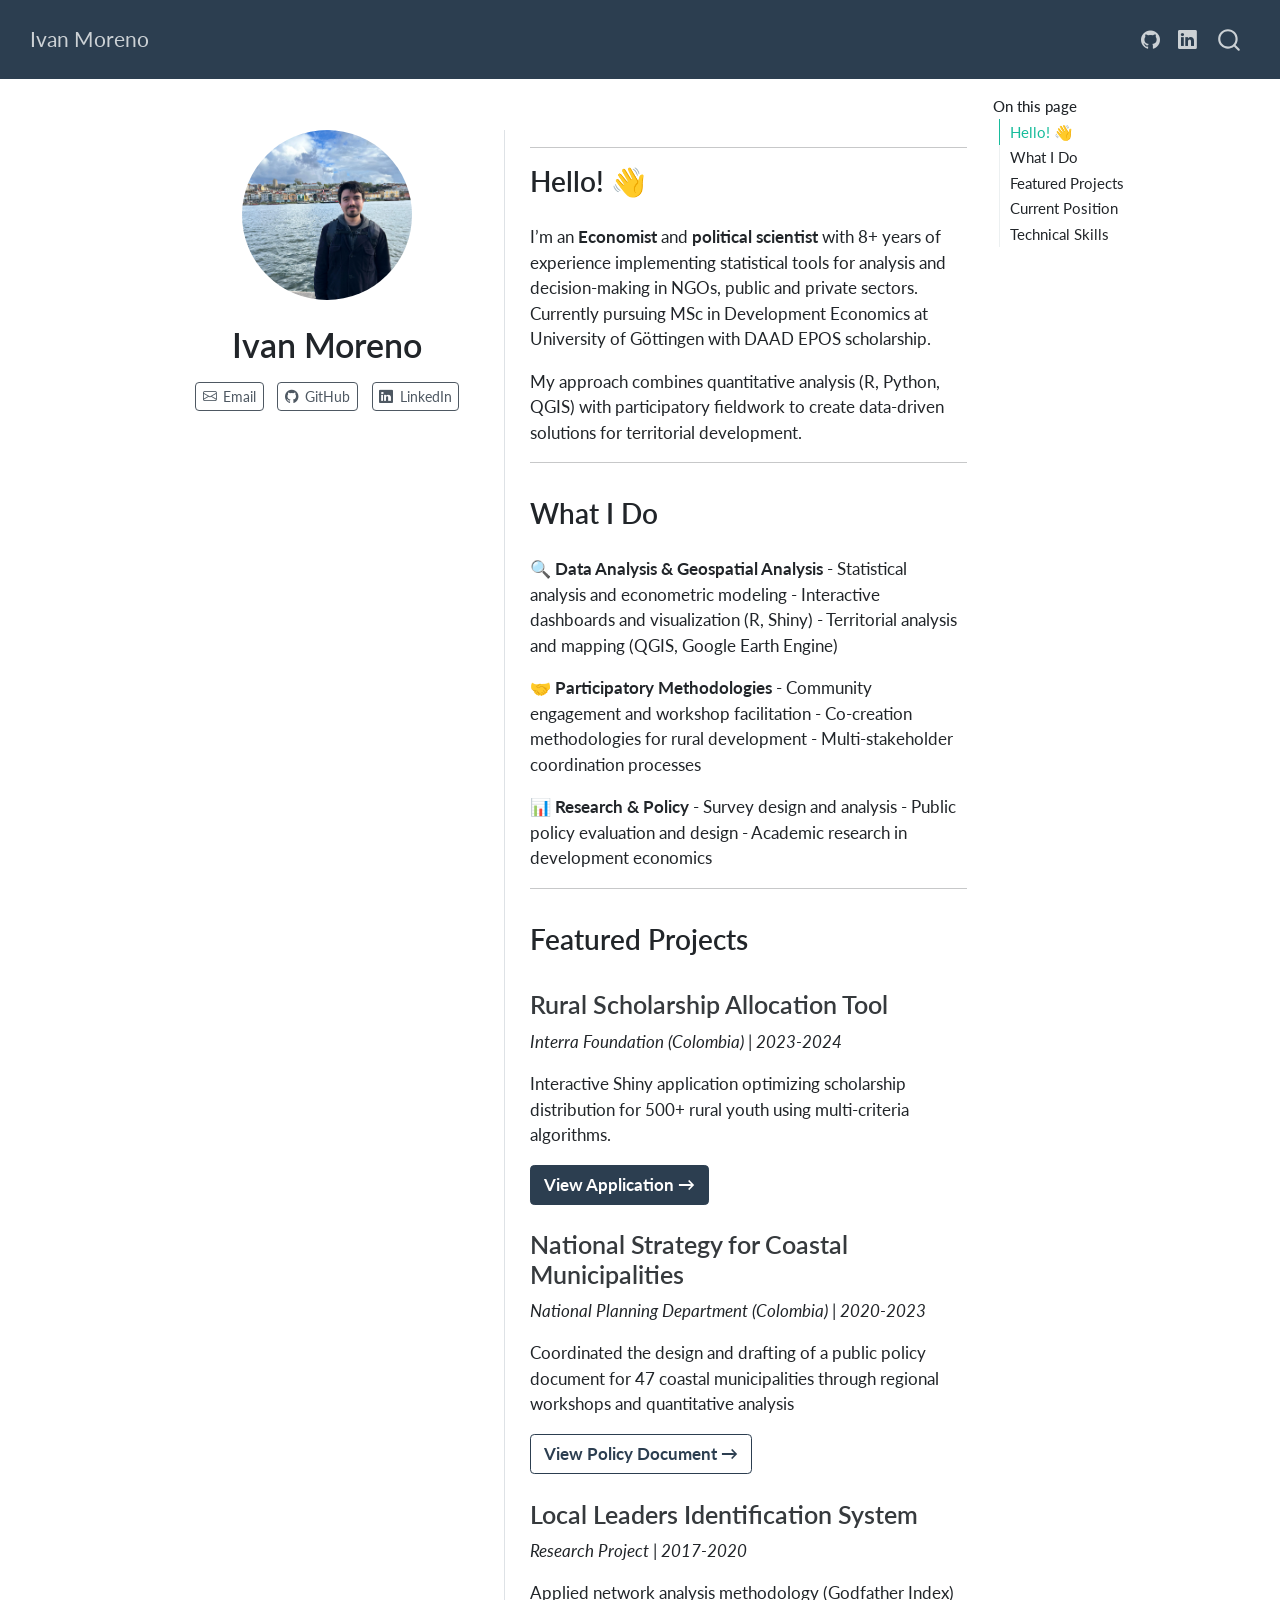
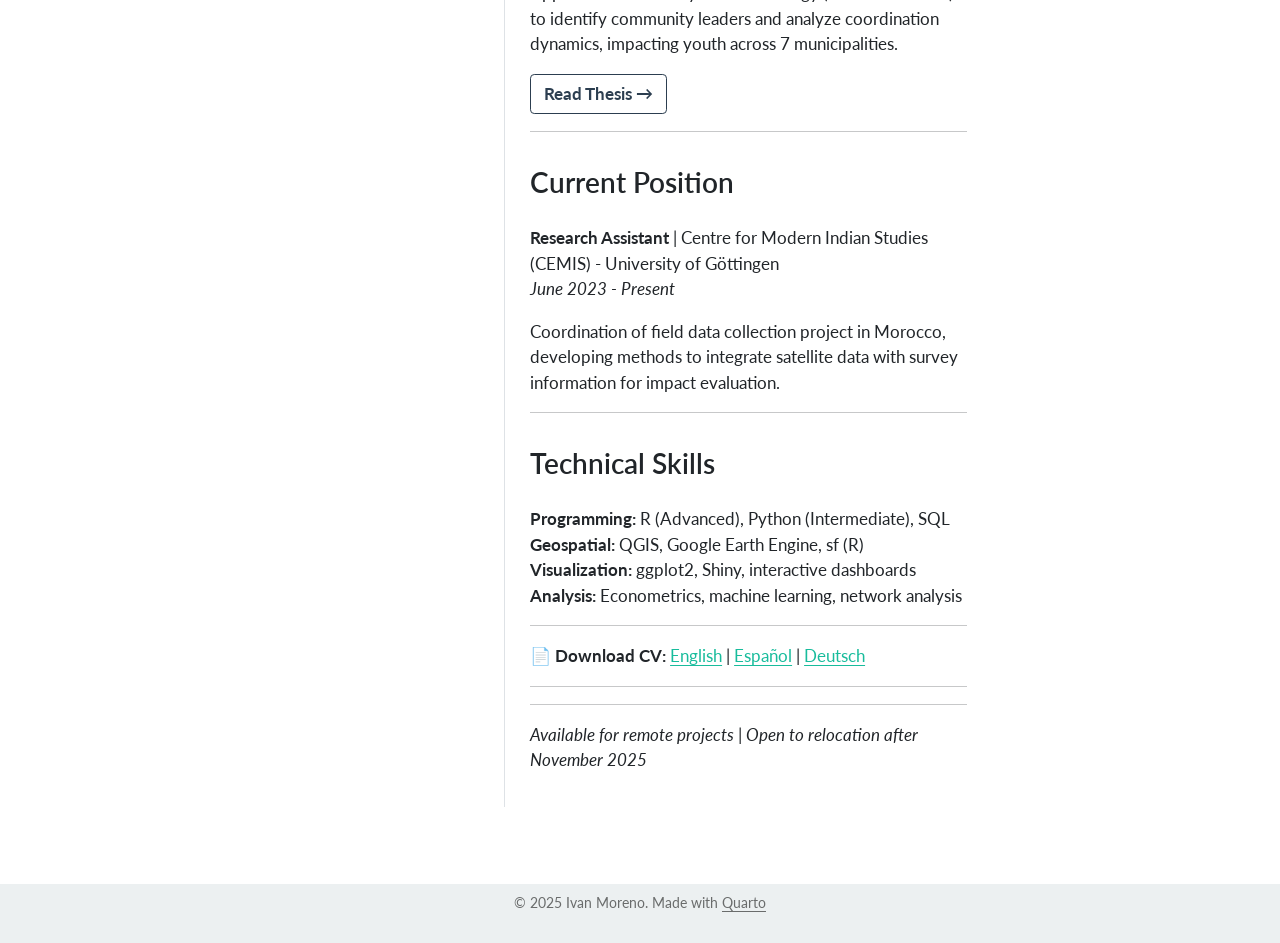
==== index.html @ 0568a970 "Built site for gh-pages" ====
<!DOCTYPE html>
<html xmlns="http://www.w3.org/1999/xhtml" lang="en" xml:lang="en"><head>

<meta charset="utf-8">
<meta name="generator" content="quarto-1.6.42">

<meta name="viewport" content="width=device-width, initial-scale=1.0, user-scalable=yes">


<title>Ivan Moreno</title>
<style>
code{white-space: pre-wrap;}
span.smallcaps{font-variant: small-caps;}
div.columns{display: flex; gap: min(4vw, 1.5em);}
div.column{flex: auto; overflow-x: auto;}
div.hanging-indent{margin-left: 1.5em; text-indent: -1.5em;}
ul.task-list{list-style: none;}
ul.task-list li input[type="checkbox"] {
  width: 0.8em;
  margin: 0 0.8em 0.2em -1em; /* quarto-specific, see https://github.com/quarto-dev/quarto-cli/issues/4556 */ 
  vertical-align: middle;
}
</style>


<script src="site_libs/quarto-nav/quarto-nav.js"></script>
<script src="site_libs/quarto-nav/headroom.min.js"></script>
<script src="site_libs/clipboard/clipboard.min.js"></script>
<script src="site_libs/quarto-search/autocomplete.umd.js"></script>
<script src="site_libs/quarto-search/fuse.min.js"></script>
<script src="site_libs/quarto-search/quarto-search.js"></script>
<meta name="quarto:offset" content="./">
<script src="site_libs/quarto-html/quarto.js"></script>
<script src="site_libs/quarto-html/popper.min.js"></script>
<script src="site_libs/quarto-html/tippy.umd.min.js"></script>
<link href="site_libs/quarto-html/tippy.css" rel="stylesheet">
<link href="site_libs/quarto-html/quarto-syntax-highlighting-de84f8d6bb715db06a919283c2d1e787.css" rel="stylesheet" id="quarto-text-highlighting-styles">
<script src="site_libs/bootstrap/bootstrap.min.js"></script>
<link href="site_libs/bootstrap/bootstrap-icons.css" rel="stylesheet">
<link href="site_libs/bootstrap/bootstrap-11537b933fd2d3f636e30eabed43a12c.min.css" rel="stylesheet" append-hash="true" id="quarto-bootstrap" data-mode="light">
<script id="quarto-search-options" type="application/json">{
  "location": "navbar",
  "copy-button": false,
  "collapse-after": 3,
  "panel-placement": "end",
  "type": "overlay",
  "limit": 50,
  "keyboard-shortcut": [
    "f",
    "/",
    "s"
  ],
  "show-item-context": false,
  "language": {
    "search-no-results-text": "No results",
    "search-matching-documents-text": "matching documents",
    "search-copy-link-title": "Copy link to search",
    "search-hide-matches-text": "Hide additional matches",
    "search-more-match-text": "more match in this document",
    "search-more-matches-text": "more matches in this document",
    "search-clear-button-title": "Clear",
    "search-text-placeholder": "",
    "search-detached-cancel-button-title": "Cancel",
    "search-submit-button-title": "Submit",
    "search-label": "Search"
  }
}</script>
<style>html{ scroll-behavior: smooth; }</style>


</head>

<body class="nav-fixed">

<div id="quarto-search-results"></div>
  <header id="quarto-header" class="headroom fixed-top">
    <nav class="navbar navbar-expand-lg " data-bs-theme="dark">
      <div class="navbar-container container-fluid">
      <div class="navbar-brand-container mx-auto">
    <a class="navbar-brand" href="./index.html">
    <span class="navbar-title">Ivan Moreno</span>
    </a>
  </div>
            <div id="quarto-search" class="" title="Search"></div>
          <button class="navbar-toggler" type="button" data-bs-toggle="collapse" data-bs-target="#navbarCollapse" aria-controls="navbarCollapse" role="menu" aria-expanded="false" aria-label="Toggle navigation" onclick="if (window.quartoToggleHeadroom) { window.quartoToggleHeadroom(); }">
  <span class="navbar-toggler-icon"></span>
</button>
          <div class="collapse navbar-collapse" id="navbarCollapse">
            <ul class="navbar-nav navbar-nav-scroll ms-auto">
  <li class="nav-item compact">
    <a class="nav-link" href="https://github.com/ifmoreno"> <i class="bi bi-github" role="img">
</i> 
<span class="menu-text"></span></a>
  </li>  
  <li class="nav-item compact">
    <a class="nav-link" href="https://linkedin.com/in/ivan-felipe-moreno-guzm%C3%A1n-29511899/"> <i class="bi bi-linkedin" role="img">
</i> 
<span class="menu-text"></span></a>
  </li>  
</ul>
          </div> <!-- /navcollapse -->
            <div class="quarto-navbar-tools">
</div>
      </div> <!-- /container-fluid -->
    </nav>
</header>
<!-- content -->
<div id="quarto-content" class="quarto-container page-columns page-rows-contents page-layout-article page-navbar">
<!-- sidebar -->
<!-- margin-sidebar -->
    <div id="quarto-margin-sidebar" class="sidebar margin-sidebar">
        <nav id="TOC" role="doc-toc" class="toc-active">
    <h2 id="toc-title">On this page</h2>
  <ul>
  <li><a href="#hello" id="toc-hello" class="nav-link active" data-scroll-target="#hello">Hello! 👋</a></li>
  <li><a href="#what-i-do" id="toc-what-i-do" class="nav-link" data-scroll-target="#what-i-do">What I Do</a></li>
  <li><a href="#featured-projects" id="toc-featured-projects" class="nav-link" data-scroll-target="#featured-projects">Featured Projects</a>
  <ul class="collapse">
  <li><a href="#rural-scholarship-allocation-tool" id="toc-rural-scholarship-allocation-tool" class="nav-link" data-scroll-target="#rural-scholarship-allocation-tool">Rural Scholarship Allocation Tool</a></li>
  <li><a href="#national-strategy-for-coastal-municipalities" id="toc-national-strategy-for-coastal-municipalities" class="nav-link" data-scroll-target="#national-strategy-for-coastal-municipalities">National Strategy for Coastal Municipalities</a></li>
  <li><a href="#local-leaders-identification-system" id="toc-local-leaders-identification-system" class="nav-link" data-scroll-target="#local-leaders-identification-system">Local Leaders Identification System</a></li>
  </ul></li>
  <li><a href="#current-position" id="toc-current-position" class="nav-link" data-scroll-target="#current-position">Current Position</a></li>
  <li><a href="#technical-skills" id="toc-technical-skills" class="nav-link" data-scroll-target="#technical-skills">Technical Skills</a></li>
  </ul>
</nav>
    </div>
<!-- main -->
<div class="quarto-about-trestles">
  <div class="about-entity">
    <img src="images/2.jpeg" class="about-image
  round " style="height: 10em; width: 10em;">
<header id="title-block-header" class="quarto-title-block default">
<div class="quarto-title">
<h1 class="title">Ivan Moreno</h1>
</div>
<div class="quarto-title-meta">
  </div>
</header>
    <div class="about-links">
  <a href="mailto:if.moreno@outlook.com" class="about-link" rel="" target="">
    <i class="bi bi-envelope"></i>
     <span class="about-link-text">Email</span>
  </a>
  <a href="https://github.com/ifmoreno" class="about-link" rel="" target="_blank">
    <i class="bi bi-github"></i>
     <span class="about-link-text">GitHub</span>
  </a>
  <a href="https://linkedin.com/in/ivan-felipe-moreno-guzm%C3%A1n-29511899/" class="about-link" rel="" target="_blank">
    <i class="bi bi-linkedin"></i>
     <span class="about-link-text">LinkedIn</span>
  </a>
</div>
  </div>
  <div class="about-contents"><main class="content" id="quarto-document-content">

<hr>
<section id="hello" class="level2">
<h2 data-anchor-id="hello">Hello! 👋</h2>
<p>I’m an <strong>Economist</strong> and <strong>political scientist</strong> with 8+ years of experience implementing statistical tools for analysis and decision-making in NGOs, public and private sectors. Currently pursuing MSc in Development Economics at University of Göttingen with DAAD EPOS scholarship.</p>
<p>My approach combines quantitative analysis (R, Python, QGIS) with participatory fieldwork to create data-driven solutions for territorial development.</p>
<hr>
</section>
<section id="what-i-do" class="level2">
<h2 data-anchor-id="what-i-do">What I Do</h2>
<p><strong>🔍 Data Analysis &amp; Geospatial Analysis</strong> - Statistical analysis and econometric modeling - Interactive dashboards and visualization (R, Shiny) - Territorial analysis and mapping (QGIS, Google Earth Engine)</p>
<p><strong>🤝 Participatory Methodologies</strong> - Community engagement and workshop facilitation - Co-creation methodologies for rural development - Multi-stakeholder coordination processes</p>
<p><strong>📊 Research &amp; Policy</strong> - Survey design and analysis - Public policy evaluation and design - Academic research in development economics</p>
<hr>
</section>
<section id="featured-projects" class="level2">
<h2 data-anchor-id="featured-projects">Featured Projects</h2>
<section id="rural-scholarship-allocation-tool" class="level3">
<h3 data-anchor-id="rural-scholarship-allocation-tool">Rural Scholarship Allocation Tool</h3>
<p><em>Interra Foundation (Colombia) | 2023-2024</em></p>
<p>Interactive Shiny application optimizing scholarship distribution for 500+ rural youth using multi-criteria algorithms.</p>
<p><a href="https://jovenesrurales.shinyapps.io/Visor/" class="btn btn-primary" target="_blank"><strong>View Application →</strong></a></p>
</section>
<section id="national-strategy-for-coastal-municipalities" class="level3">
<h3 data-anchor-id="national-strategy-for-coastal-municipalities">National Strategy for Coastal Municipalities</h3>
<p><em>National Planning Department (Colombia) | 2020-2023</em></p>
<p>Coordinated the design and drafting of a public policy document for 47 coastal municipalities through regional workshops and quantitative analysis</p>
<p><a href="https://portalterritorial.dnp.gov.co/AdmCPBioceanica/iCosterosMunicipios?idSelect=4" class="btn btn-outline-primary" target="_blank"><strong>View Policy Document →</strong></a></p>
</section>
<section id="local-leaders-identification-system" class="level3">
<h3 data-anchor-id="local-leaders-identification-system">Local Leaders Identification System</h3>
<p><em>Research Project | 2017-2020</em></p>
<p>Applied network analysis methodology (Godfather Index) to identify community leaders and analyze coordination dynamics, impacting youth across 7 municipalities.</p>
<p><a href="http://hdl.handle.net/1992/43811" class="btn btn-outline-primary" target="_blank"><strong>Read Thesis →</strong></a></p>
<hr>
</section>
</section>
<section id="current-position" class="level2">
<h2 data-anchor-id="current-position">Current Position</h2>
<p><strong>Research Assistant</strong> | Centre for Modern Indian Studies (CEMIS) - University of Göttingen<br>
<em>June 2023 - Present</em></p>
<p>Coordination of field data collection project in Morocco, developing methods to integrate satellite data with survey information for impact evaluation.</p>
<hr>
</section>
<section id="technical-skills" class="level2">
<h2 data-anchor-id="technical-skills">Technical Skills</h2>
<p><strong>Programming:</strong> R (Advanced), Python (Intermediate), SQL<br>
<strong>Geospatial:</strong> QGIS, Google Earth Engine, sf (R)<br>
<strong>Visualization:</strong> ggplot2, Shiny, interactive dashboards<br>
<strong>Analysis:</strong> Econometrics, machine learning, network analysis</p>
<hr>
<p>📄 <strong>Download CV:</strong> <a href="assets/CV_english.pdf" target="_blank">English</a> | <a href="assets/cv-ivan-moreno-es.pdf" target="_blank">Español</a> | <a href="assets/CV_deutsch.pdf" target="_blank">Deutsch</a></p>
<hr>
<hr>
<p><em>Available for remote projects | Open to relocation after November 2025</em></p>


</section>
</main></div>
</div>
 <!-- /main -->
<script id="quarto-html-after-body" type="application/javascript">
window.document.addEventListener("DOMContentLoaded", function (event) {
  const toggleBodyColorMode = (bsSheetEl) => {
    const mode = bsSheetEl.getAttribute("data-mode");
    const bodyEl = window.document.querySelector("body");
    if (mode === "dark") {
      bodyEl.classList.add("quarto-dark");
      bodyEl.classList.remove("quarto-light");
    } else {
      bodyEl.classList.add("quarto-light");
      bodyEl.classList.remove("quarto-dark");
    }
  }
  const toggleBodyColorPrimary = () => {
    const bsSheetEl = window.document.querySelector("link#quarto-bootstrap");
    if (bsSheetEl) {
      toggleBodyColorMode(bsSheetEl);
    }
  }
  toggleBodyColorPrimary();  
  const isCodeAnnotation = (el) => {
    for (const clz of el.classList) {
      if (clz.startsWith('code-annotation-')) {                     
        return true;
      }
    }
    return false;
  }
  const onCopySuccess = function(e) {
    // button target
    const button = e.trigger;
    // don't keep focus
    button.blur();
    // flash "checked"
    button.classList.add('code-copy-button-checked');
    var currentTitle = button.getAttribute("title");
    button.setAttribute("title", "Copied!");
    let tooltip;
    if (window.bootstrap) {
      button.setAttribute("data-bs-toggle", "tooltip");
      button.setAttribute("data-bs-placement", "left");
      button.setAttribute("data-bs-title", "Copied!");
      tooltip = new bootstrap.Tooltip(button, 
        { trigger: "manual", 
          customClass: "code-copy-button-tooltip",
          offset: [0, -8]});
      tooltip.show();    
    }
    setTimeout(function() {
      if (tooltip) {
        tooltip.hide();
        button.removeAttribute("data-bs-title");
        button.removeAttribute("data-bs-toggle");
        button.removeAttribute("data-bs-placement");
      }
      button.setAttribute("title", currentTitle);
      button.classList.remove('code-copy-button-checked');
    }, 1000);
    // clear code selection
    e.clearSelection();
  }
  const getTextToCopy = function(trigger) {
      const codeEl = trigger.previousElementSibling.cloneNode(true);
      for (const childEl of codeEl.children) {
        if (isCodeAnnotation(childEl)) {
          childEl.remove();
        }
      }
      return codeEl.innerText;
  }
  const clipboard = new window.ClipboardJS('.code-copy-button:not([data-in-quarto-modal])', {
    text: getTextToCopy
  });
  clipboard.on('success', onCopySuccess);
  if (window.document.getElementById('quarto-embedded-source-code-modal')) {
    const clipboardModal = new window.ClipboardJS('.code-copy-button[data-in-quarto-modal]', {
      text: getTextToCopy,
      container: window.document.getElementById('quarto-embedded-source-code-modal')
    });
    clipboardModal.on('success', onCopySuccess);
  }
    var localhostRegex = new RegExp(/^(?:http|https):\/\/localhost\:?[0-9]*\//);
    var mailtoRegex = new RegExp(/^mailto:/);
      var filterRegex = new RegExp('/' + window.location.host + '/');
    var isInternal = (href) => {
        return filterRegex.test(href) || localhostRegex.test(href) || mailtoRegex.test(href);
    }
    // Inspect non-navigation links and adorn them if external
 	var links = window.document.querySelectorAll('a[href]:not(.nav-link):not(.navbar-brand):not(.toc-action):not(.sidebar-link):not(.sidebar-item-toggle):not(.pagination-link):not(.no-external):not([aria-hidden]):not(.dropdown-item):not(.quarto-navigation-tool):not(.about-link)');
    for (var i=0; i<links.length; i++) {
      const link = links[i];
      if (!isInternal(link.href)) {
        // undo the damage that might have been done by quarto-nav.js in the case of
        // links that we want to consider external
        if (link.dataset.originalHref !== undefined) {
          link.href = link.dataset.originalHref;
        }
      }
    }
  function tippyHover(el, contentFn, onTriggerFn, onUntriggerFn) {
    const config = {
      allowHTML: true,
      maxWidth: 500,
      delay: 100,
      arrow: false,
      appendTo: function(el) {
          return el.parentElement;
      },
      interactive: true,
      interactiveBorder: 10,
      theme: 'quarto',
      placement: 'bottom-start',
    };
    if (contentFn) {
      config.content = contentFn;
    }
    if (onTriggerFn) {
      config.onTrigger = onTriggerFn;
    }
    if (onUntriggerFn) {
      config.onUntrigger = onUntriggerFn;
    }
    window.tippy(el, config); 
  }
  const noterefs = window.document.querySelectorAll('a[role="doc-noteref"]');
  for (var i=0; i<noterefs.length; i++) {
    const ref = noterefs[i];
    tippyHover(ref, function() {
      // use id or data attribute instead here
      let href = ref.getAttribute('data-footnote-href') || ref.getAttribute('href');
      try { href = new URL(href).hash; } catch {}
      const id = href.replace(/^#\/?/, "");
      const note = window.document.getElementById(id);
      if (note) {
        return note.innerHTML;
      } else {
        return "";
      }
    });
  }
  const xrefs = window.document.querySelectorAll('a.quarto-xref');
  const processXRef = (id, note) => {
    // Strip column container classes
    const stripColumnClz = (el) => {
      el.classList.remove("page-full", "page-columns");
      if (el.children) {
        for (const child of el.children) {
          stripColumnClz(child);
        }
      }
    }
    stripColumnClz(note)
    if (id === null || id.startsWith('sec-')) {
      // Special case sections, only their first couple elements
      const container = document.createElement("div");
      if (note.children && note.children.length > 2) {
        container.appendChild(note.children[0].cloneNode(true));
        for (let i = 1; i < note.children.length; i++) {
          const child = note.children[i];
          if (child.tagName === "P" && child.innerText === "") {
            continue;
          } else {
            container.appendChild(child.cloneNode(true));
            break;
          }
        }
        if (window.Quarto?.typesetMath) {
          window.Quarto.typesetMath(container);
        }
        return container.innerHTML
      } else {
        if (window.Quarto?.typesetMath) {
          window.Quarto.typesetMath(note);
        }
        return note.innerHTML;
      }
    } else {
      // Remove any anchor links if they are present
      const anchorLink = note.querySelector('a.anchorjs-link');
      if (anchorLink) {
        anchorLink.remove();
      }
      if (window.Quarto?.typesetMath) {
        window.Quarto.typesetMath(note);
      }
      if (note.classList.contains("callout")) {
        return note.outerHTML;
      } else {
        return note.innerHTML;
      }
    }
  }
  for (var i=0; i<xrefs.length; i++) {
    const xref = xrefs[i];
    tippyHover(xref, undefined, function(instance) {
      instance.disable();
      let url = xref.getAttribute('href');
      let hash = undefined; 
      if (url.startsWith('#')) {
        hash = url;
      } else {
        try { hash = new URL(url).hash; } catch {}
      }
      if (hash) {
        const id = hash.replace(/^#\/?/, "");
        const note = window.document.getElementById(id);
        if (note !== null) {
          try {
            const html = processXRef(id, note.cloneNode(true));
            instance.setContent(html);
          } finally {
            instance.enable();
            instance.show();
          }
        } else {
          // See if we can fetch this
          fetch(url.split('#')[0])
          .then(res => res.text())
          .then(html => {
            const parser = new DOMParser();
            const htmlDoc = parser.parseFromString(html, "text/html");
            const note = htmlDoc.getElementById(id);
            if (note !== null) {
              const html = processXRef(id, note);
              instance.setContent(html);
            } 
          }).finally(() => {
            instance.enable();
            instance.show();
          });
        }
      } else {
        // See if we can fetch a full url (with no hash to target)
        // This is a special case and we should probably do some content thinning / targeting
        fetch(url)
        .then(res => res.text())
        .then(html => {
          const parser = new DOMParser();
          const htmlDoc = parser.parseFromString(html, "text/html");
          const note = htmlDoc.querySelector('main.content');
          if (note !== null) {
            // This should only happen for chapter cross references
            // (since there is no id in the URL)
            // remove the first header
            if (note.children.length > 0 && note.children[0].tagName === "HEADER") {
              note.children[0].remove();
            }
            const html = processXRef(null, note);
            instance.setContent(html);
          } 
        }).finally(() => {
          instance.enable();
          instance.show();
        });
      }
    }, function(instance) {
    });
  }
      let selectedAnnoteEl;
      const selectorForAnnotation = ( cell, annotation) => {
        let cellAttr = 'data-code-cell="' + cell + '"';
        let lineAttr = 'data-code-annotation="' +  annotation + '"';
        const selector = 'span[' + cellAttr + '][' + lineAttr + ']';
        return selector;
      }
      const selectCodeLines = (annoteEl) => {
        const doc = window.document;
        const targetCell = annoteEl.getAttribute("data-target-cell");
        const targetAnnotation = annoteEl.getAttribute("data-target-annotation");
        const annoteSpan = window.document.querySelector(selectorForAnnotation(targetCell, targetAnnotation));
        const lines = annoteSpan.getAttribute("data-code-lines").split(",");
        const lineIds = lines.map((line) => {
          return targetCell + "-" + line;
        })
        let top = null;
        let height = null;
        let parent = null;
        if (lineIds.length > 0) {
            //compute the position of the single el (top and bottom and make a div)
            const el = window.document.getElementById(lineIds[0]);
            top = el.offsetTop;
            height = el.offsetHeight;
            parent = el.parentElement.parentElement;
          if (lineIds.length > 1) {
            const lastEl = window.document.getElementById(lineIds[lineIds.length - 1]);
            const bottom = lastEl.offsetTop + lastEl.offsetHeight;
            height = bottom - top;
          }
          if (top !== null && height !== null && parent !== null) {
            // cook up a div (if necessary) and position it 
            let div = window.document.getElementById("code-annotation-line-highlight");
            if (div === null) {
              div = window.document.createElement("div");
              div.setAttribute("id", "code-annotation-line-highlight");
              div.style.position = 'absolute';
              parent.appendChild(div);
            }
            div.style.top = top - 2 + "px";
            div.style.height = height + 4 + "px";
            div.style.left = 0;
            let gutterDiv = window.document.getElementById("code-annotation-line-highlight-gutter");
            if (gutterDiv === null) {
              gutterDiv = window.document.createElement("div");
              gutterDiv.setAttribute("id", "code-annotation-line-highlight-gutter");
              gutterDiv.style.position = 'absolute';
              const codeCell = window.document.getElementById(targetCell);
              const gutter = codeCell.querySelector('.code-annotation-gutter');
              gutter.appendChild(gutterDiv);
            }
            gutterDiv.style.top = top - 2 + "px";
            gutterDiv.style.height = height + 4 + "px";
          }
          selectedAnnoteEl = annoteEl;
        }
      };
      const unselectCodeLines = () => {
        const elementsIds = ["code-annotation-line-highlight", "code-annotation-line-highlight-gutter"];
        elementsIds.forEach((elId) => {
          const div = window.document.getElementById(elId);
          if (div) {
            div.remove();
          }
        });
        selectedAnnoteEl = undefined;
      };
        // Handle positioning of the toggle
    window.addEventListener(
      "resize",
      throttle(() => {
        elRect = undefined;
        if (selectedAnnoteEl) {
          selectCodeLines(selectedAnnoteEl);
        }
      }, 10)
    );
    function throttle(fn, ms) {
    let throttle = false;
    let timer;
      return (...args) => {
        if(!throttle) { // first call gets through
            fn.apply(this, args);
            throttle = true;
        } else { // all the others get throttled
            if(timer) clearTimeout(timer); // cancel #2
            timer = setTimeout(() => {
              fn.apply(this, args);
              timer = throttle = false;
            }, ms);
        }
      };
    }
      // Attach click handler to the DT
      const annoteDls = window.document.querySelectorAll('dt[data-target-cell]');
      for (const annoteDlNode of annoteDls) {
        annoteDlNode.addEventListener('click', (event) => {
          const clickedEl = event.target;
          if (clickedEl !== selectedAnnoteEl) {
            unselectCodeLines();
            const activeEl = window.document.querySelector('dt[data-target-cell].code-annotation-active');
            if (activeEl) {
              activeEl.classList.remove('code-annotation-active');
            }
            selectCodeLines(clickedEl);
            clickedEl.classList.add('code-annotation-active');
          } else {
            // Unselect the line
            unselectCodeLines();
            clickedEl.classList.remove('code-annotation-active');
          }
        });
      }
  const findCites = (el) => {
    const parentEl = el.parentElement;
    if (parentEl) {
      const cites = parentEl.dataset.cites;
      if (cites) {
        return {
          el,
          cites: cites.split(' ')
        };
      } else {
        return findCites(el.parentElement)
      }
    } else {
      return undefined;
    }
  };
  var bibliorefs = window.document.querySelectorAll('a[role="doc-biblioref"]');
  for (var i=0; i<bibliorefs.length; i++) {
    const ref = bibliorefs[i];
    const citeInfo = findCites(ref);
    if (citeInfo) {
      tippyHover(citeInfo.el, function() {
        var popup = window.document.createElement('div');
        citeInfo.cites.forEach(function(cite) {
          var citeDiv = window.document.createElement('div');
          citeDiv.classList.add('hanging-indent');
          citeDiv.classList.add('csl-entry');
          var biblioDiv = window.document.getElementById('ref-' + cite);
          if (biblioDiv) {
            citeDiv.innerHTML = biblioDiv.innerHTML;
          }
          popup.appendChild(citeDiv);
        });
        return popup.innerHTML;
      });
    }
  }
});
</script>
</div> <!-- /content -->
<footer class="footer">
  <div class="nav-footer">
    <div class="nav-footer-left">
      &nbsp;
    </div>   
    <div class="nav-footer-center">
<p>© 2025 Ivan Moreno. Made with <a href="https://quarto.org">Quarto</a></p>
</div>
    <div class="nav-footer-right">
      &nbsp;
    </div>
  </div>
</footer>




<script src="site_libs/quarto-html/zenscroll-min.js"></script>
</body></html>
---- site_libs/quarto-html/tippy.css ----
.tippy-box[data-animation=fade][data-state=hidden]{opacity:0}[data-tippy-root]{max-width:calc(100vw - 10px)}.tippy-box{position:relative;background-color:#333;color:#fff;border-radius:4px;font-size:14px;line-height:1.4;white-space:normal;outline:0;transition-property:transform,visibility,opacity}.tippy-box[data-placement^=top]>.tippy-arrow{bottom:0}.tippy-box[data-placement^=top]>.tippy-arrow:before{bottom:-7px;left:0;border-width:8px 8px 0;border-top-color:initial;transform-origin:center top}.tippy-box[data-placement^=bottom]>.tippy-arrow{top:0}.tippy-box[data-placement^=bottom]>.tippy-arrow:before{top:-7px;left:0;border-width:0 8px 8px;border-bottom-color:initial;transform-origin:center bottom}.tippy-box[data-placement^=left]>.tippy-arrow{right:0}.tippy-box[data-placement^=left]>.tippy-arrow:before{border-width:8px 0 8px 8px;border-left-color:initial;right:-7px;transform-origin:center left}.tippy-box[data-placement^=right]>.tippy-arrow{left:0}.tippy-box[data-placement^=right]>.tippy-arrow:before{left:-7px;border-width:8px 8px 8px 0;border-right-color:initial;transform-origin:center right}.tippy-box[data-inertia][data-state=visible]{transition-timing-function:cubic-bezier(.54,1.5,.38,1.11)}.tippy-arrow{width:16px;height:16px;color:#333}.tippy-arrow:before{content:"";position:absolute;border-color:transparent;border-style:solid}.tippy-content{position:relative;padding:5px 9px;z-index:1}
---- site_libs/quarto-html/quarto-syntax-highlighting-de84f8d6bb715db06a919283c2d1e787.css ----
/* quarto syntax highlight colors */
:root {
  --quarto-hl-al-color: #ff5555;
  --quarto-hl-an-color: #6a737d;
  --quarto-hl-at-color: #d73a49;
  --quarto-hl-bn-color: #005cc5;
  --quarto-hl-bu-color: #d73a49;
  --quarto-hl-ch-color: #032f62;
  --quarto-hl-co-color: #6a737d;
  --quarto-hl-cv-color: #6a737d;
  --quarto-hl-cn-color: #005cc5;
  --quarto-hl-cf-color: #d73a49;
  --quarto-hl-dt-color: #d73a49;
  --quarto-hl-dv-color: #005cc5;
  --quarto-hl-do-color: #6a737d;
  --quarto-hl-er-color: #ff5555;
  --quarto-hl-ex-color: #d73a49;
  --quarto-hl-fl-color: #005cc5;
  --quarto-hl-fu-color: #6f42c1;
  --quarto-hl-im-color: #032f62;
  --quarto-hl-in-color: #6a737d;
  --quarto-hl-kw-color: #d73a49;
  --quarto-hl-op-color: #24292e;
  --quarto-hl-pp-color: #d73a49;
  --quarto-hl-re-color: #6a737d;
  --quarto-hl-sc-color: #005cc5;
  --quarto-hl-ss-color: #032f62;
  --quarto-hl-st-color: #032f62;
  --quarto-hl-va-color: #e36209;
  --quarto-hl-vs-color: #032f62;
  --quarto-hl-wa-color: #ff5555;
}

/* other quarto variables */
:root {
  --quarto-font-monospace: SFMono-Regular, Menlo, Monaco, Consolas, "Liberation Mono", "Courier New", monospace;
}

code span.al {
  font-weight: bold;
  color: #ff5555;
}

code span.an {
  color: #6a737d;
}

code span.at {
  color: #d73a49;
}

code span.bn {
  color: #005cc5;
}

code span.bu {
  color: #d73a49;
}

code span.ch {
  color: #032f62;
}

code span.co {
  color: #6a737d;
}

code span.cv {
  color: #6a737d;
}

code span.cn {
  color: #005cc5;
}

code span.cf {
  color: #d73a49;
}

code span.dt {
  color: #d73a49;
}

code span.dv {
  color: #005cc5;
}

code span.do {
  color: #6a737d;
}

code span.er {
  color: #ff5555;
  text-decoration: underline;
}

code span.ex {
  font-weight: bold;
  color: #d73a49;
}

code span.fl {
  color: #005cc5;
}

code span.fu {
  color: #6f42c1;
}

code span.im {
  color: #032f62;
}

code span.in {
  color: #6a737d;
}

code span.kw {
  color: #d73a49;
}

pre > code.sourceCode > span {
  color: #24292e;
}

code span {
  color: #24292e;
}

code.sourceCode > span {
  color: #24292e;
}

div.sourceCode,
div.sourceCode pre.sourceCode {
  color: #24292e;
}

code span.op {
  color: #24292e;
}

code span.pp {
  color: #d73a49;
}

code span.re {
  color: #6a737d;
}

code span.sc {
  color: #005cc5;
}

code span.ss {
  color: #032f62;
}

code span.st {
  color: #032f62;
}

code span.va {
  color: #e36209;
}

code span.vs {
  color: #032f62;
}

code span.wa {
  color: #ff5555;
}

.prevent-inlining {
  content: "</";
}

/*# sourceMappingURL=5958b9b1823138480980a6d9d826fad2.css.map */
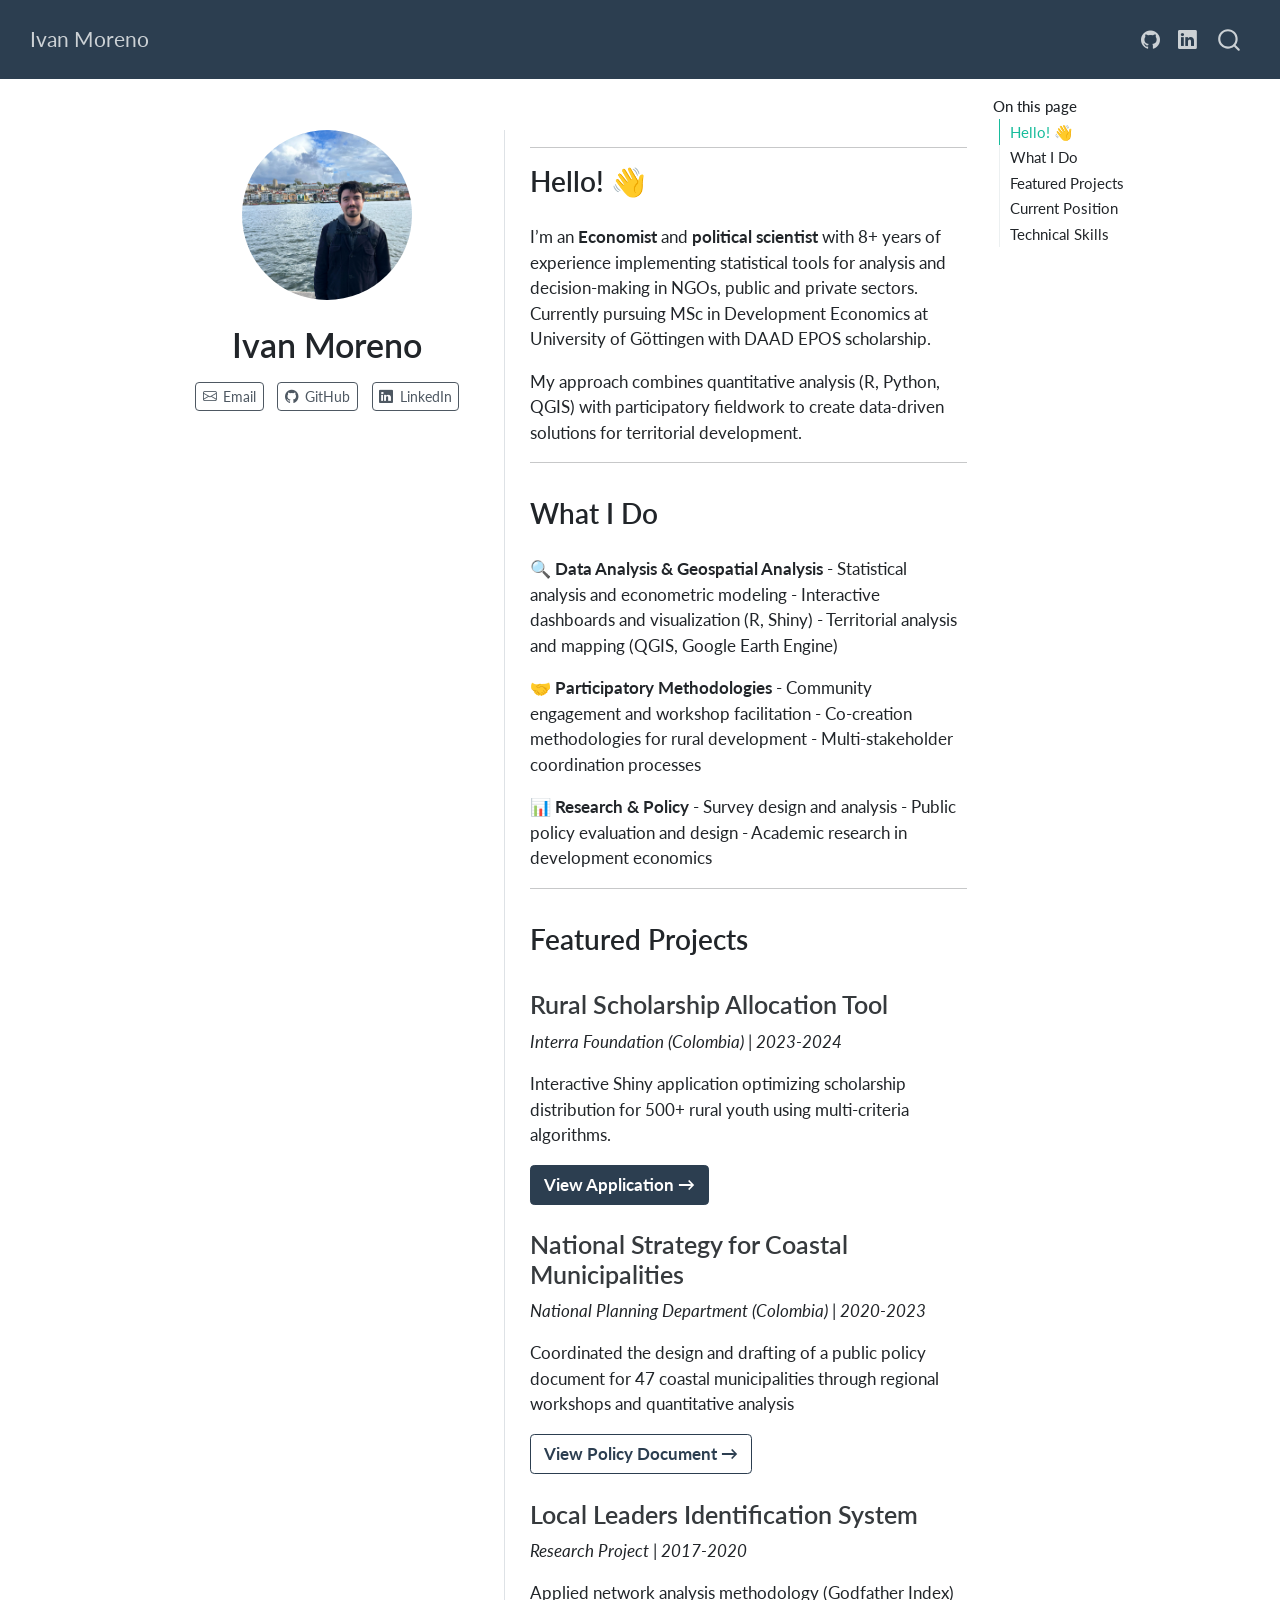
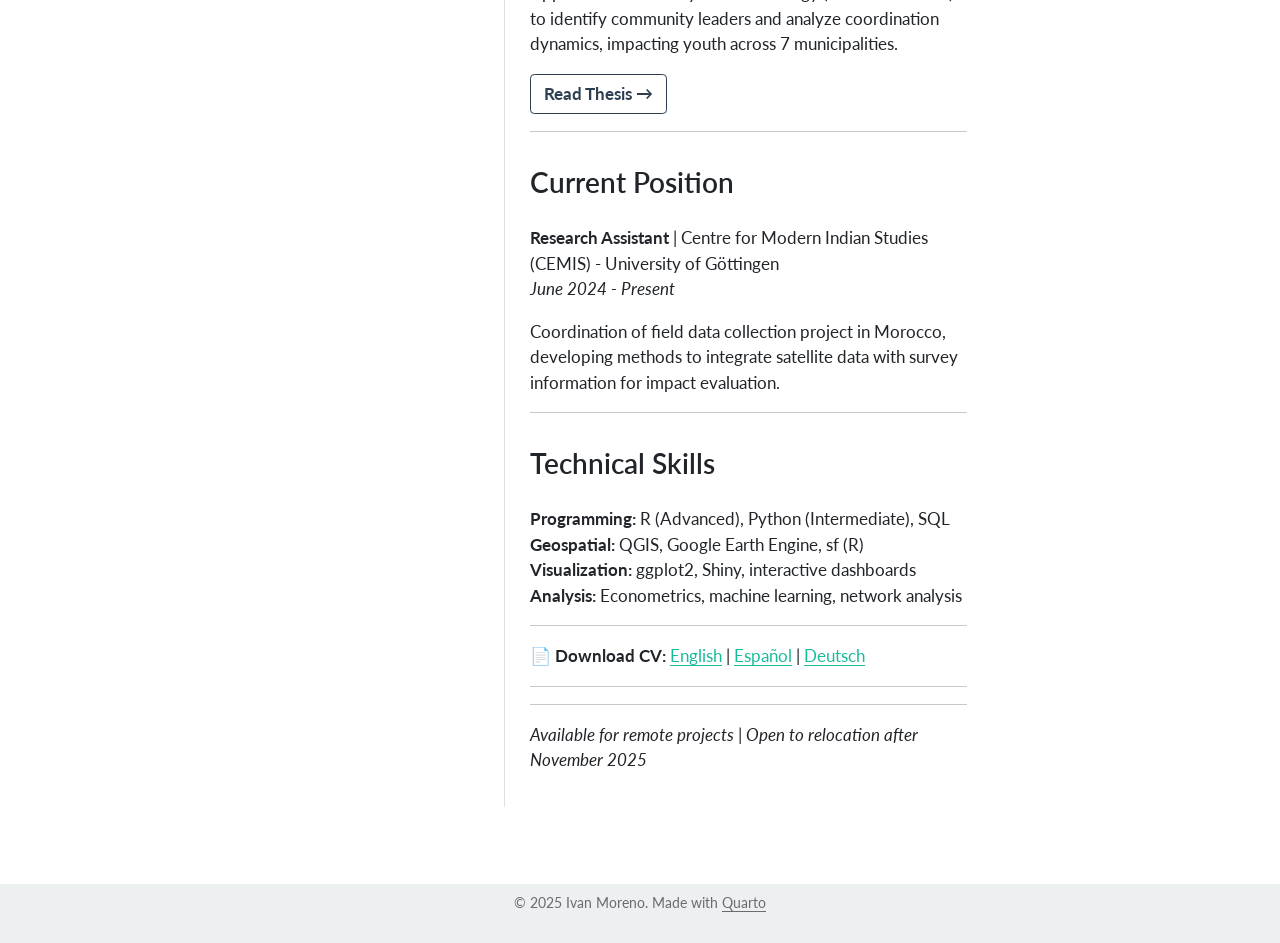
==== commit 496f83f5: "Built site for gh-pages" ====
--- a/index.html
+++ b/index.html
@@ -93,7 +93,7 @@
 <span class="menu-text"></span></a>
   </li>  
   <li class="nav-item compact">
-    <a class="nav-link" href="https://linkedin.com/in/ivan-felipe-moreno-guzm%C3%A1n-29511899/"> <i class="bi bi-linkedin" role="img">
+    <a class="nav-link" href="https://www.linkedin.com/in/ifmoreno/"> <i class="bi bi-linkedin" role="img">
 </i> 
 <span class="menu-text"></span></a>
   </li>  
@@ -146,7 +146,7 @@
     <i class="bi bi-github"></i>
      <span class="about-link-text">GitHub</span>
   </a>
-  <a href="https://linkedin.com/in/ivan-felipe-moreno-guzm%C3%A1n-29511899/" class="about-link" rel="" target="_blank">
+  <a href="https://www.linkedin.com/in/ifmoreno/" class="about-link" rel="" target="_blank">
     <i class="bi bi-linkedin"></i>
      <span class="about-link-text">LinkedIn</span>
   </a>
@@ -193,7 +193,7 @@
 <section id="current-position" class="level2">
 <h2 data-anchor-id="current-position">Current Position</h2>
 <p><strong>Research Assistant</strong> | Centre for Modern Indian Studies (CEMIS) - University of Göttingen<br>
-<em>June 2023 - Present</em></p>
+<em>June 2024 - Present</em></p>
 <p>Coordination of field data collection project in Morocco, developing methods to integrate satellite data with survey information for impact evaluation.</p>
 <hr>
 </section>
@@ -297,7 +297,7 @@
   }
     var localhostRegex = new RegExp(/^(?:http|https):\/\/localhost\:?[0-9]*\//);
     var mailtoRegex = new RegExp(/^mailto:/);
-      var filterRegex = new RegExp('/' + window.location.host + '/');
+      var filterRegex = new RegExp("https:\/\/ifmoreno\.github\.io\/");
     var isInternal = (href) => {
         return filterRegex.test(href) || localhostRegex.test(href) || mailtoRegex.test(href);
     }
